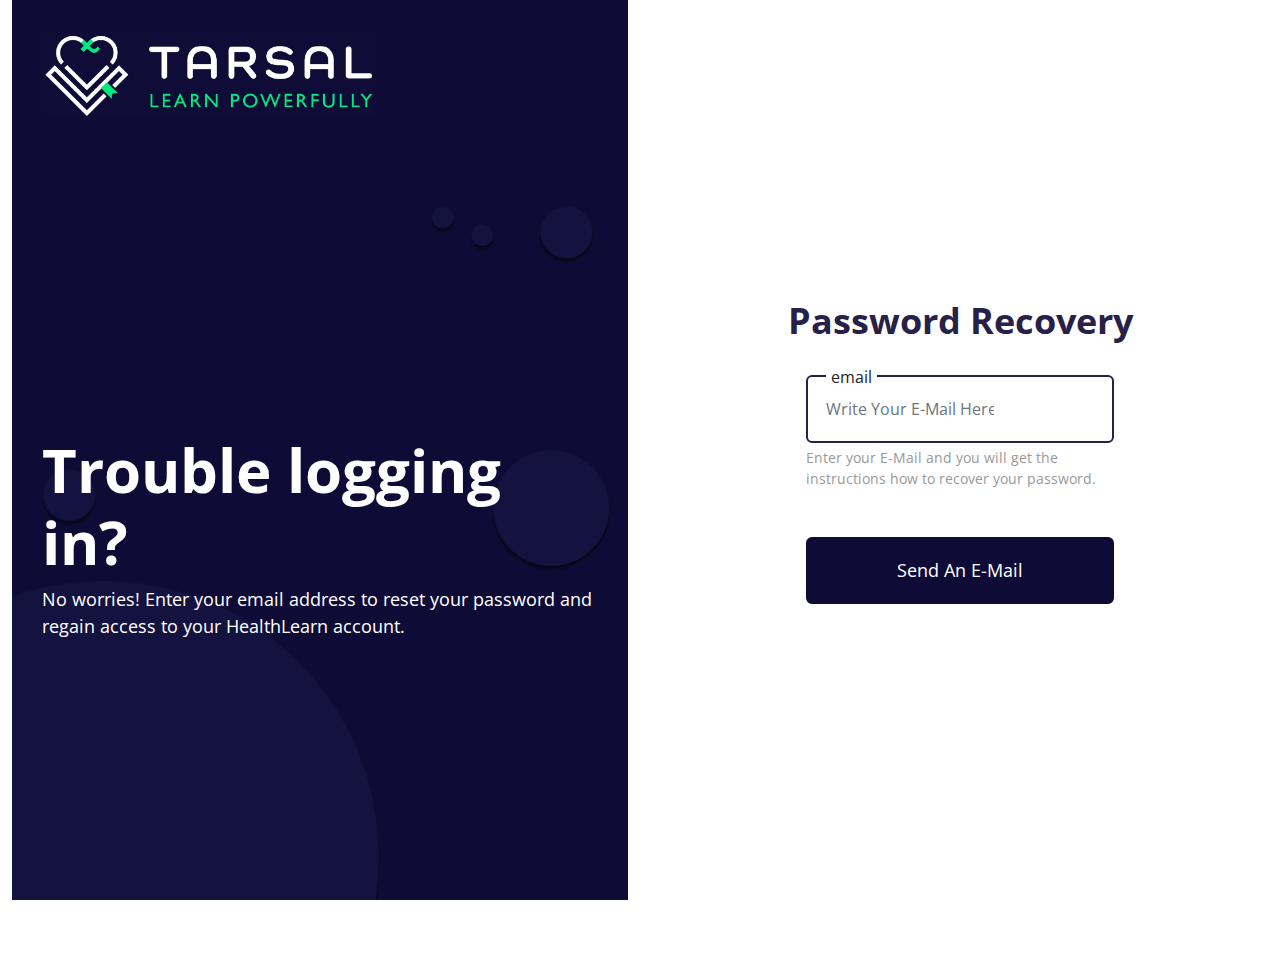
==== index.html @ 27cc8af0 "update" ====
<!DOCTYPE html>
<html lang="en">

<head>
    <meta charset="UTF-8">
    <meta name="viewport" content="width=device-width, initial-scale=1.0">
    <title>login</title>
    <link rel="icon" type="image/x-icon" href="">
    <link rel="stylesheet" href="https://cdnjs.cloudflare.com/ajax/libs/font-awesome/4.7.0/css/font-awesome.min.css">
    <link rel="stylesheet" href="css/bootstrap.css">
    <link rel="stylesheet" href="css/style.css">
    <link rel="stylesheet" href="css/responsive.css">
</head>

<body>
    <!-- password recovery section start -->
    <div class="password_recovery">
        <div class="container-fluid">
            <div class="row">
                <div class="col-lg-6 col-md-12 col-sm-12 col-12 banner">
                    <div class="password_inner">
                        <div class="logo"><img src="img/logo.png" alt="logo"></div>
                        <div class="middle">
                            <h1>Trouble logging in?</h1>
                            <p>No worries! Enter your email address to reset your password and regain access to your
                                HealthLearn account.</p>
                        </div>
                    </div>
                </div>
                <div class="col-lg-6 col-md-12 col-sm-12 col-12 banner">
                    <div class="password_inner1">
                        <div class="form_inner">
                            <h3>Password Recovery</h3>
                            <div class="form-group">
                                <label for="exampleInputEmail1" class="form-label">email</label>
                                <input type="email" class="form-control" id="exampleInputEmail1"
                                    aria-describedby="emailHelp" placeholder="Write Your E-Mail Here...">
                                <div id="emailHelp" class="form-text">Enter your E-Mail and you will get the
                                    instructions how to recover your password.</div>

                            </div>
                            <button type="submit" class="btn mt-5">Send An E-Mail</button>
                        </div>
                    </div>
                </div>
            </div>
        </div>
    </div>
    <!-- password recovery section end -->
</body>

</html>
---- css/style.css ----
@import url('https://fonts.googleapis.com/css2?family=Open+Sans:ital,wght@0,300..800;1,300..800&display=swap');

* {
    margin: 0;
    padding: 0;
    font-family: "open sans";
}

ul,
li,
p,
a {
    text-decoration: none;
    list-style: none;
    margin: 0;
    padding: 0;
}

h1,
h2,
h3,
h4,
h5,
h6 {}

a,
a:hover,
a:focus,
a:active {
    text-decoration: none;
    outline: none;
}

.button,
a:hover {
    color: #000;
}

img {
    width: 100%;
    max-width: 100%;
}

.container-fluid {
    width: 100%;
    max-width: 100%;
    margin: 0 auto;
}


/* password recovery styling start */
.password_recovery {
    height: 100vh;
    /* overflow-y: hidden; */
}

.password_inner {
    background-image: url(../img/bgbanner.png);
    background-position: center;
    background-size: cover;
    height: 100vh;
    padding: 30px;
}

.password_inner h1 {
    color: #fff;
    font-size: 60px;
    font-weight: bold;
}

.password_inner p {
    color: #fff;
    font-size: 18px;
}

.logo img {
    width: 60%;
}

.middle {
    display: flex;
    flex-direction: column;
    justify-content: center;
    height: 100%;
    align-items: left;
}

/* password recovery styling end */
/* form styling start */
.form_inner {
    display: flex;
    align-items: center;
    flex-direction: column;
    height: 100vh;
    justify-content: center;
}

button.btn {
    padding: 18px 10px 18px 10px;
    background-color: #0E0C36;
    color: #fff;
    font-size: 18px;
    font-weight: 600px;
    width: 50%;
    border: 2px solid #0e0c36;
}

button.btn:hover {
    border: 2px solid #0E0C36;
    color: #0E0C36;
}

.form-control {
    border: 2px solid #282147;
    padding: 20px 118px 20px 18px;
}

.form_inner h3 {
    font-size: 36px;
    font-weight: 700;
    line-height: 49.03px;
    margin-bottom: 30px;
    color: #282147;
}

.form-text {
    font-size: 14px;
    color: #999999;
    line-height: 21px;
}

.form-group {
    width: 50%;
    position: relative;
}

.form-group>label {
    position: absolute;
    top: -15px;
    left: 20px;
    padding: 5px;
    background-color: white;
}


/* form styling end */
/* welcome styling start form */
label.form-check-label {
    font-size: 14px;
    line-height: 19.07px;
    color: #999999;
    font-weight: 400;
}

.forget h4 {
    font-size: 14px;
    text-align: end;
    color: #999999;
    line-height: 19.07px;
    font-weight: 400;
}

div#login {
    width: 50%;
    text-align: left;
    font-size: 14px;
    line-height: 19.07px;
    font-weight: 500;
    color: #999999;
}

div#login span a {
    font-size: 14px;
    line-height: 19.07px;
    font-weight: 600;
    color: #282147;
}

.social img {
    width: 22px;
}

.row.connect {
    width: 50%;
    text-align: center;
}

.social {
    display: flex;
    justify-content: center;
    border: 1px solid #B3B3B3;
    padding: 20px;
    border-radius: 8px;

}

.connect h2 {
    position: relative;
    text-align: center;
    font-size: 14px;
    line-height: 19.36px;
    color: #B3B3B3;
    margin: 30px 0;
}

.connect h2 {
    display: grid;
    grid-template-columns: 1fr auto 1fr;
    grid-template-rows: 16px 0;
    grid-gap: 22px;
}

.connect h2:after,
.connect h2:before {
    content: " ";
    display: block;
    border-bottom: 1px solid #B3B3B3;
    
}


/* welcome styling start form */
---- css/responsive.css ----
@media (max-width: 850px) {
    .form {
      grid-template-columns: 1fr;
    }
  
    .contact-info:before {
      bottom: initial;
      top: -75px;
      right: 65px;
      transform: scale(0.95);
    }
  
    .contact-form:before {
      top: -13px;
      left: initial;
      right: 70px;
    }
  
    .text {
      margin: 1rem 0 1.5rem 0;
    }
  
    
  }
  
  @media (max-width: 480px) {
    .container {
      padding: 1.5rem;
    }
  
    .contact-info:before {
      display: none;
    }
    form,
    .contact-info {
      padding: 1.7rem 1.6rem;
    }
  
    .title {
      font-size: 1.15rem;
    }
  
    .input {
      padding: 0.45rem 1.2rem;
    }
  
    .btn {
      padding: 0.45rem 1.2rem;
    }
  }
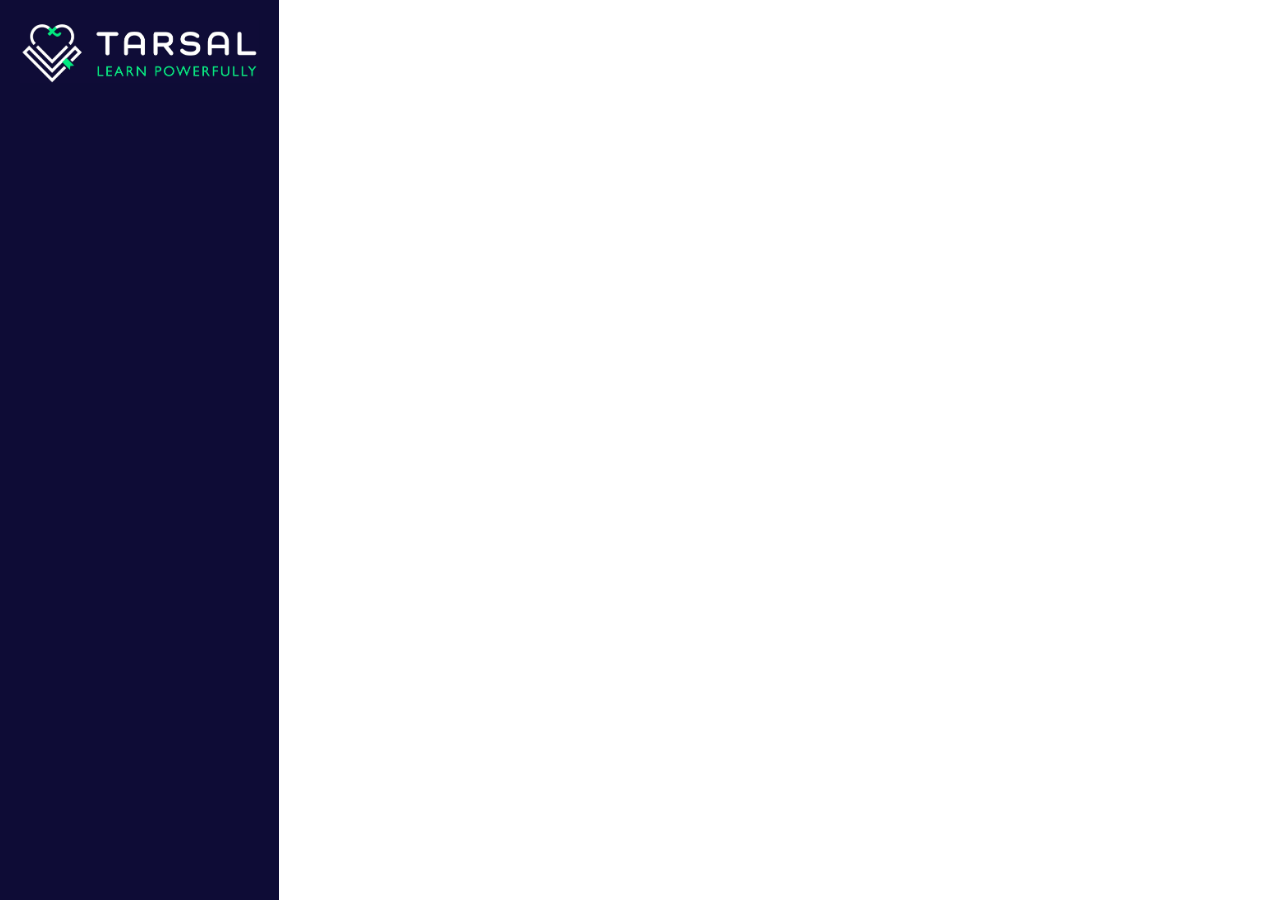
==== commit b07756ab: "dfdf" ====
--- a/index.html
+++ b/index.html
@@ -4,7 +4,7 @@
 <head>
     <meta charset="UTF-8">
     <meta name="viewport" content="width=device-width, initial-scale=1.0">
-    <title>login</title>
+    <title>Home Dashboard Chat Collapsed</title>
     <link rel="icon" type="image/x-icon" href="">
     <link rel="stylesheet" href="https://cdnjs.cloudflare.com/ajax/libs/font-awesome/4.7.0/css/font-awesome.min.css">
     <link rel="stylesheet" href="css/bootstrap.css">
@@ -13,40 +13,22 @@
 </head>
 
 <body>
-    <!-- password recovery section start -->
-    <div class="password_recovery">
-        <div class="container-fluid">
-            <div class="row">
-                <div class="col-lg-6 col-md-12 col-sm-12 col-12 banner">
-                    <div class="password_inner">
-                        <div class="logo"><img src="img/logo.png" alt="logo"></div>
-                        <div class="middle">
-                            <h1>Trouble logging in?</h1>
-                            <p>No worries! Enter your email address to reset your password and regain access to your
-                                HealthLearn account.</p>
-                        </div>
-                    </div>
+    <!--  -->
+
+    <div class="home-dashboard-chat-collapsed">
+        <div class="sidebar">
+            <header>
+                <div class="header-logo">
+                    <a href="">
+                        <img src="img/logo.png" alt="">
+                    </a>
                 </div>
-                <div class="col-lg-6 col-md-12 col-sm-12 col-12 banner">
-                    <div class="password_inner1">
-                        <div class="form_inner">
-                            <h3>Password Recovery</h3>
-                            <div class="form-group">
-                                <label for="exampleInputEmail1" class="form-label">email</label>
-                                <input type="email" class="form-control" id="exampleInputEmail1"
-                                    aria-describedby="emailHelp" placeholder="Write Your E-Mail Here...">
-                                <div id="emailHelp" class="form-text">Enter your E-Mail and you will get the
-                                    instructions how to recover your password.</div>
+            </header>
+        </div>
 
-                            </div>
-                            <button type="submit" class="btn mt-5">Send An E-Mail</button>
-                        </div>
-                    </div>
-                </div>
-            </div>
-        </div>
     </div>
-    <!-- password recovery section end -->
+
+
 </body>
 
 </html>--- a/css/style.css
+++ b/css/style.css
@@ -16,12 +16,7 @@
     padding: 0;
 }
 
-h1,
-h2,
-h3,
-h4,
-h5,
-h6 {}
+
 
 a,
 a:hover,
@@ -78,11 +73,11 @@
 }
 
 .middle {
-    display: flex;
-    flex-direction: column;
-    justify-content: center;
-    height: 100%;
-    align-items: left;
+    padding-top: 200px;
+}
+
+.password-recovery-inner .row .col-lg-6.col-md-12.col-sm-12.col-12.banner {
+    padding: 0;
 }
 
 /* password recovery styling end */
@@ -215,8 +210,23 @@
     content: " ";
     display: block;
     border-bottom: 1px solid #B3B3B3;
-    
-}
-
-
-/* welcome styling start form */+
+}
+
+
+/* welcome styling start form */
+
+/* home-dashboard-chat-collapsed  page css */
+.home-dashboard-chat-collapsed {
+    width: 100%;
+    max-width: 100%;
+    display: flex;
+}
+
+.home-dashboard-chat-collapsed .sidebar {
+    background-color: #0E0C36;
+    padding: 20px;
+    width: 100%;
+    max-width: 279px;
+    height: 100vh;
+}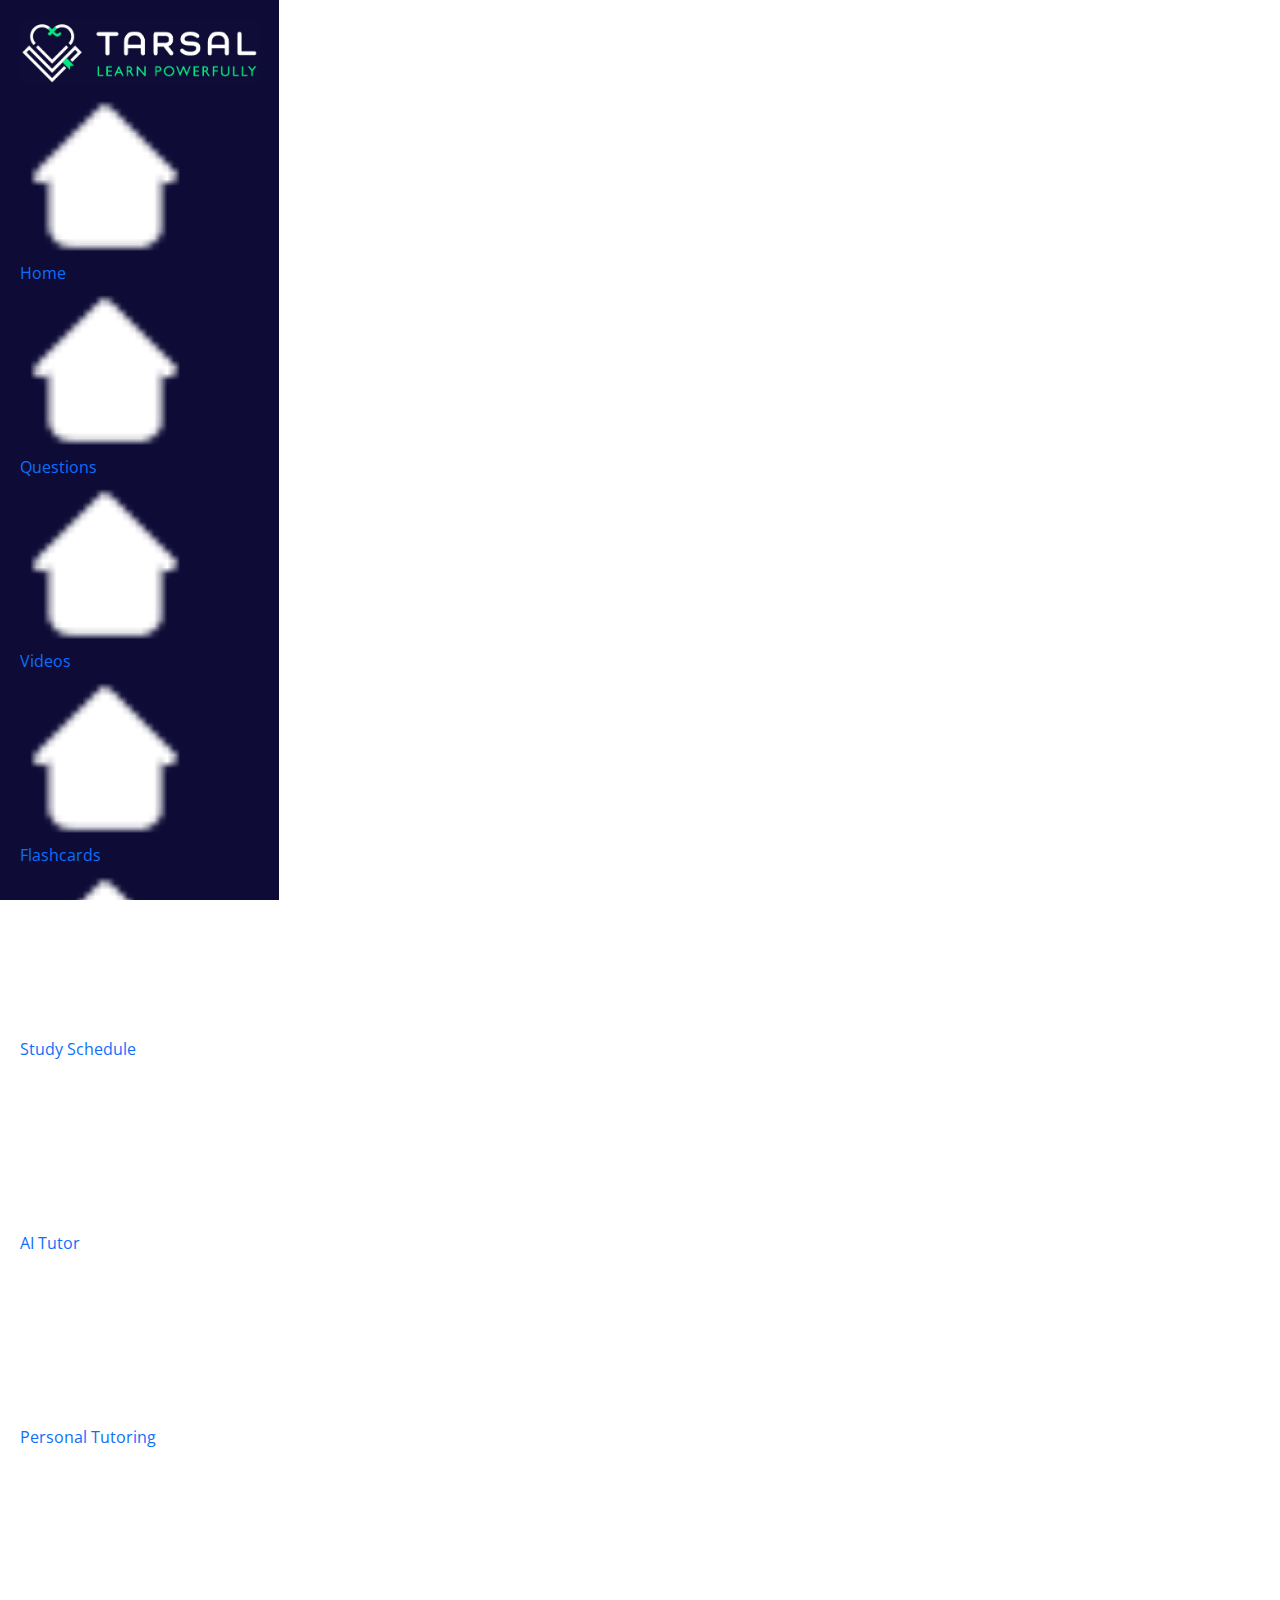
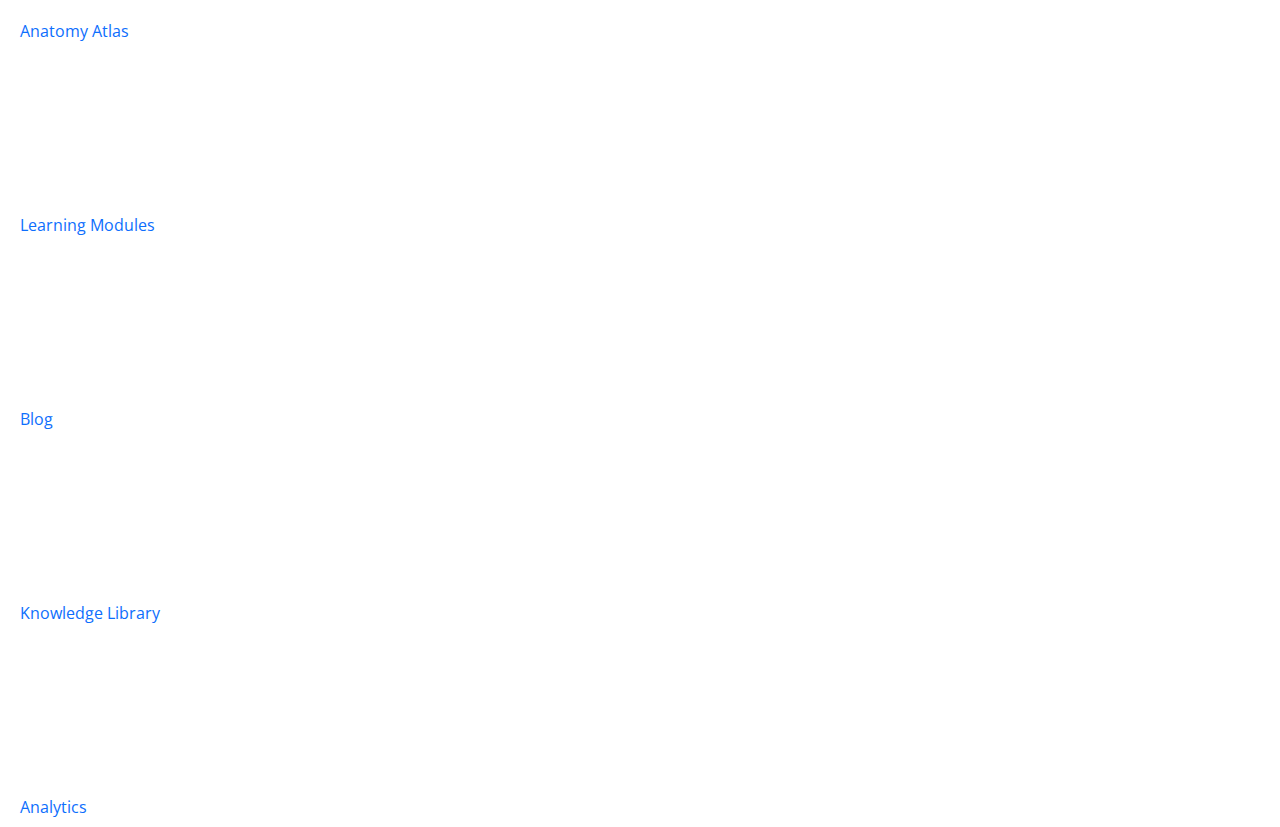
==== commit 6999120e: "ds" ====
--- a/index.html
+++ b/index.html
@@ -23,6 +23,72 @@
                         <img src="img/logo.png" alt="">
                     </a>
                 </div>
+                <div class="navigation">
+                    <nav class="navbar">
+                        <ul class="">
+                            <li>
+                                <a href="">
+                                    <img src="img/iconamoon_home-fill.png" alt=""> Home
+                                </a>
+                            </li>
+                            <li>
+                                <a href="">
+                                    <img src="img/iconamoon_home-fill.png" alt=""> Questions
+                                </a>
+                            </li>
+                            <li>
+                                <a href="">
+                                    <img src="img/iconamoon_home-fill.png" alt=""> Videos
+                                </a>
+                            </li>
+                            <li>
+                                <a href="">
+                                    <img src="img/iconamoon_home-fill.png" alt=""> Flashcards
+                                </a>
+                            </li>
+                            <li>
+                                <a href="">
+                                    <img src="img/iconamoon_home-fill.png" alt=""> Study Schedule
+                                </a>
+                            </li>
+                            <li>
+                                <a href="">
+                                    <img src="img/iconamoon_home-fill.png" alt=""> AI Tutor
+                                </a>
+                            </li>
+                            <li>
+                                <a href="">
+                                    <img src="img/iconamoon_home-fill.png" alt=""> Personal Tutoring
+                                </a>
+                            </li>
+                            <li>
+                                <a href="">
+                                    <img src="img/iconamoon_home-fill.png" alt=""> Anatomy Atlas
+                                </a>
+                            </li>
+                            <li>
+                                <a href="">
+                                    <img src="img/iconamoon_home-fill.png" alt=""> Learning Modules
+                                </a>
+                            </li>
+                            <li>
+                                <a href="">
+                                    <img src="img/iconamoon_home-fill.png" alt=""> Blog
+                                </a>
+                            </li>
+                            <li>
+                                <a href="">
+                                    <img src="img/iconamoon_home-fill.png" alt=""> Knowledge Library
+                                </a>
+                            </li>
+                            <li>
+                                <a href="">
+                                    <img src="img/iconamoon_home-fill.png" alt=""> Analytics
+                                </a>
+                            </li>
+                        </ul>
+                    </nav>
+                </div>
             </header>
         </div>
 
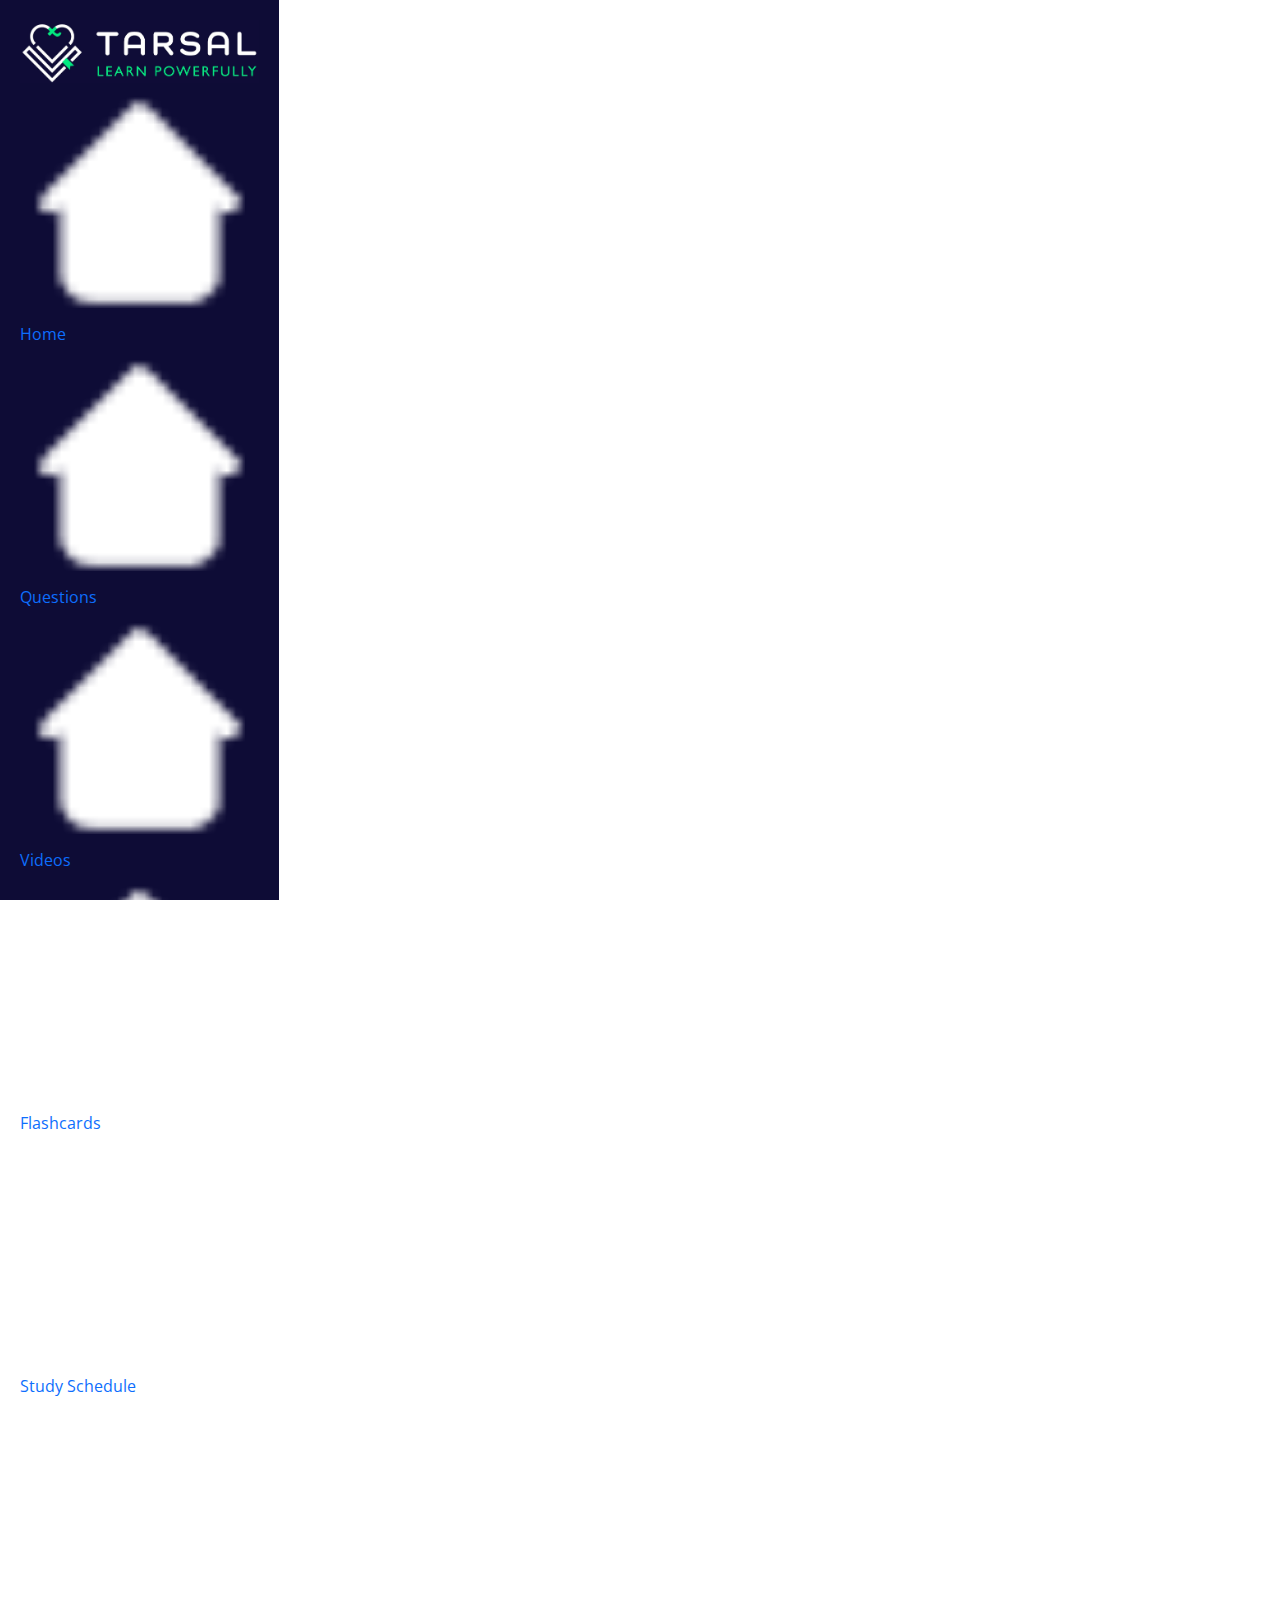
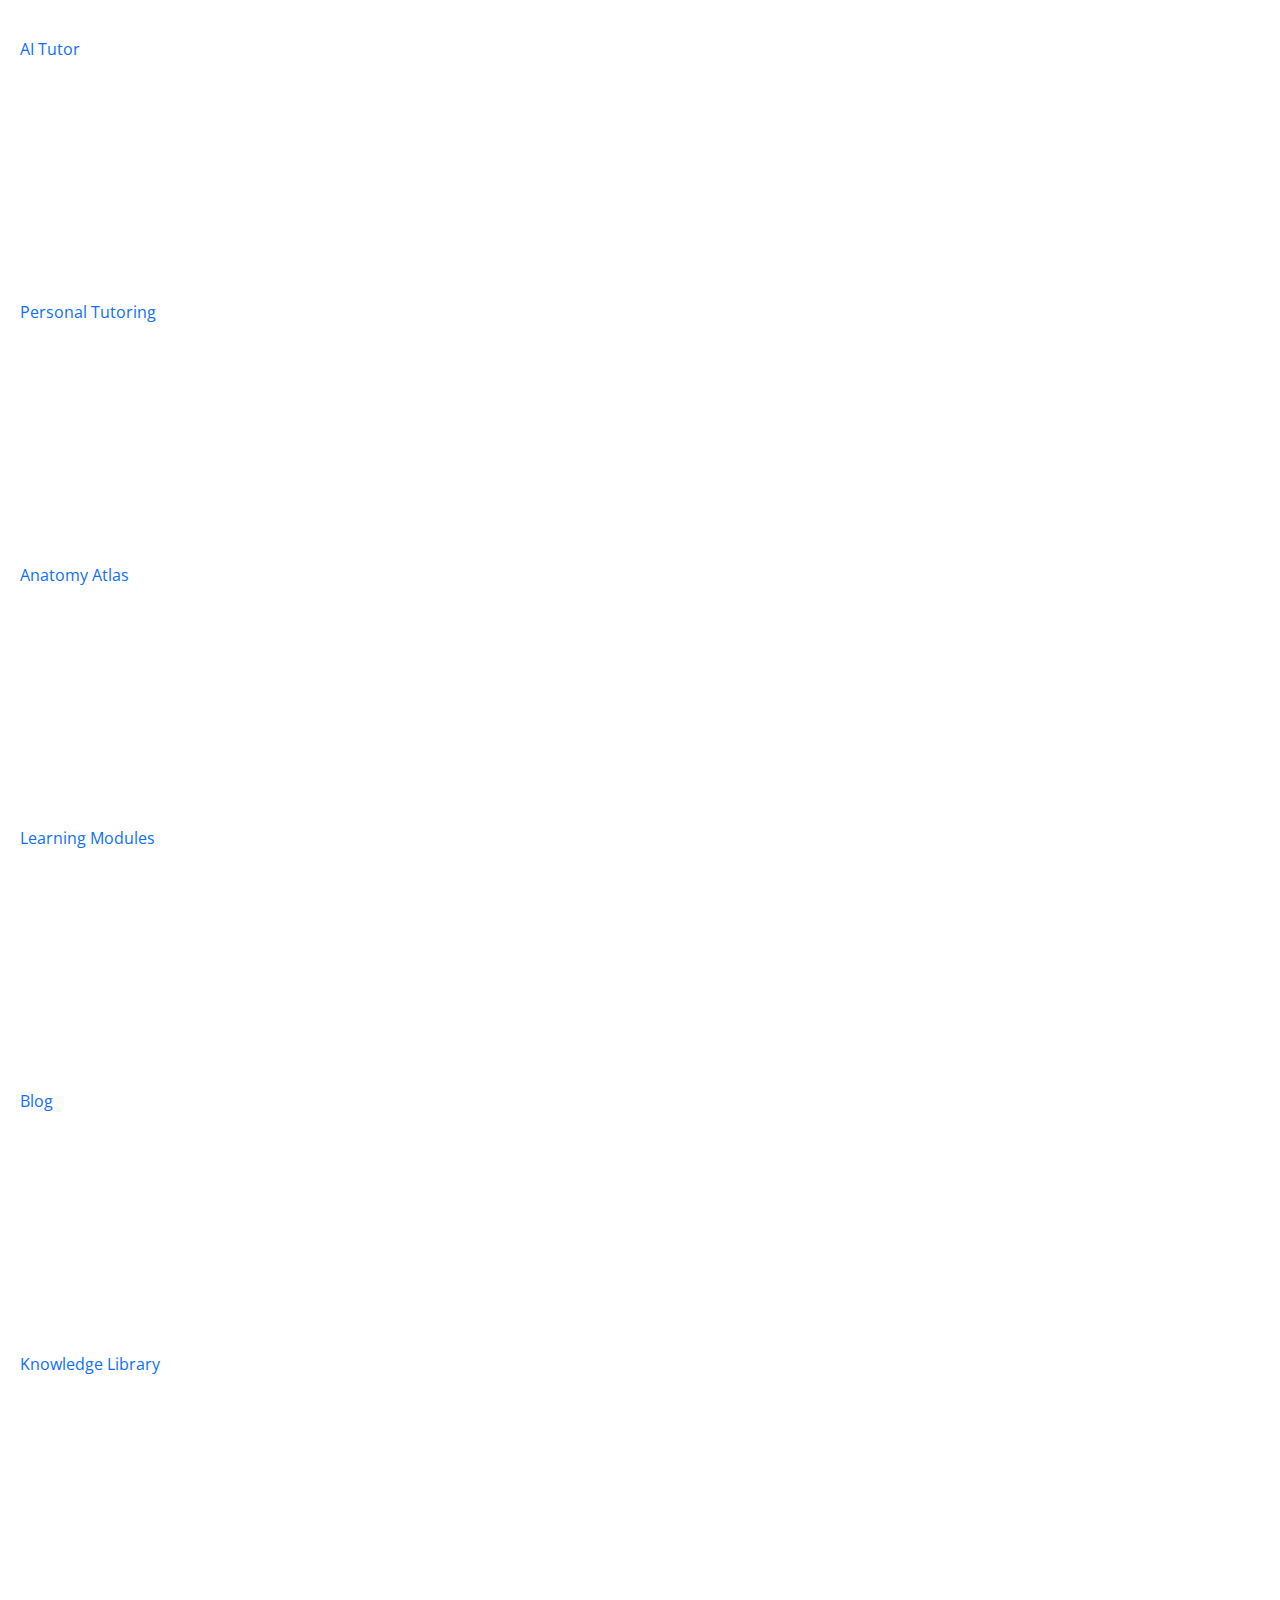
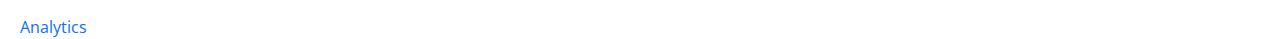
==== commit 13772cb4: "d" ====
--- a/index.html
+++ b/index.html
@@ -24,8 +24,8 @@
                     </a>
                 </div>
                 <div class="navigation">
-                    <nav class="navbar">
-                        <ul class="">
+                    <nav class="side-menu">
+                        <ul>
                             <li>
                                 <a href="">
                                     <img src="img/iconamoon_home-fill.png" alt=""> Home
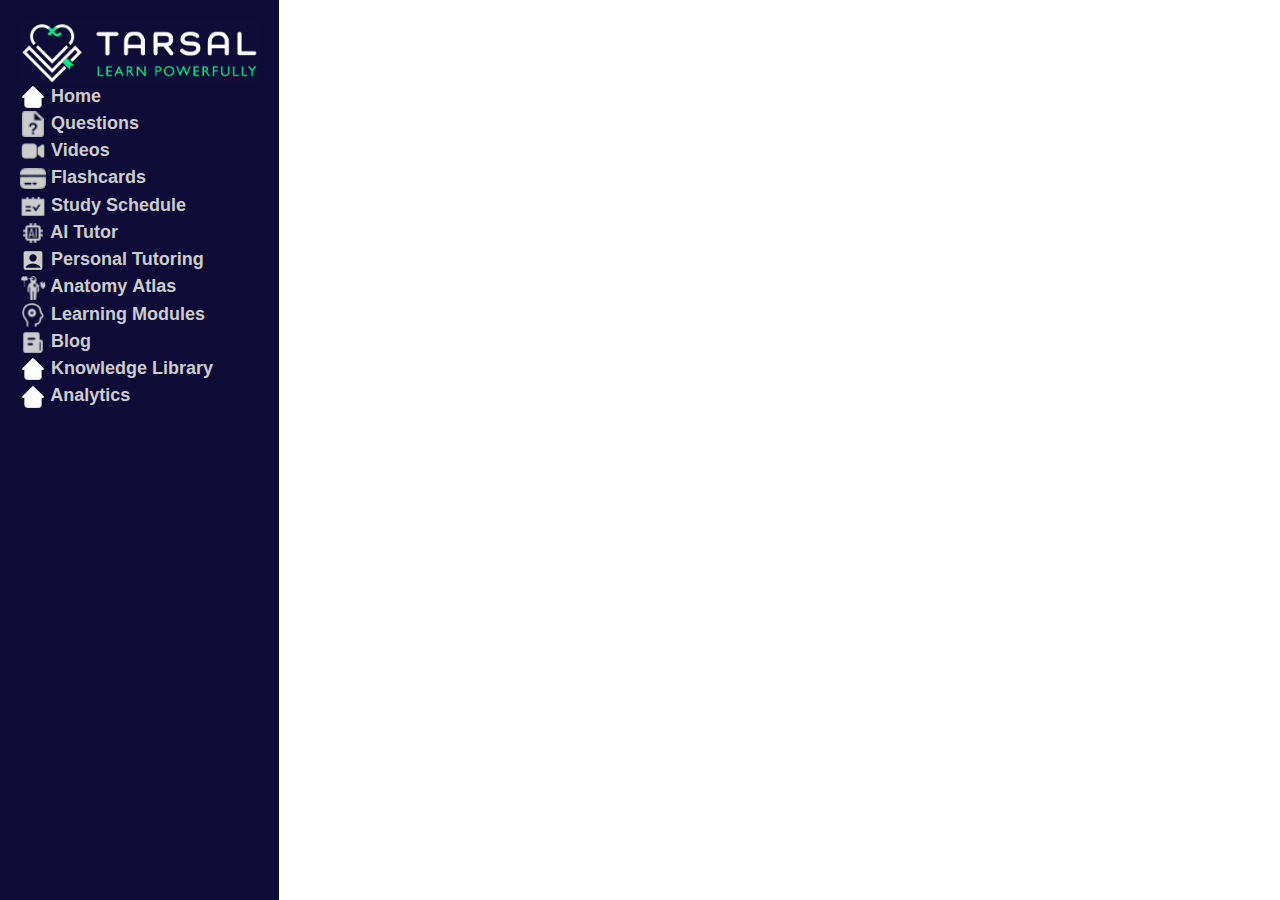
==== commit c39d401a: "sddf" ====
--- a/index.html
+++ b/index.html
@@ -33,47 +33,47 @@
                             </li>
                             <li>
                                 <a href="">
-                                    <img src="img/iconamoon_home-fill.png" alt=""> Questions
+                                    <img src="img/questions.png" alt=""> Questions
                                 </a>
                             </li>
                             <li>
                                 <a href="">
-                                    <img src="img/iconamoon_home-fill.png" alt=""> Videos
+                                    <img src="img/fluent_video-28-filled.png" alt=""> Videos
                                 </a>
                             </li>
                             <li>
                                 <a href="">
-                                    <img src="img/iconamoon_home-fill.png" alt=""> Flashcards
+                                    <img src="img/Flashcards.png" alt=""> Flashcards
                                 </a>
                             </li>
                             <li>
                                 <a href="">
-                                    <img src="img/iconamoon_home-fill.png" alt=""> Study Schedule
+                                    <img src="img/ant-design_schedule-filled.png" alt=""> Study Schedule
                                 </a>
                             </li>
                             <li>
                                 <a href="">
-                                    <img src="img/iconamoon_home-fill.png" alt=""> AI Tutor
+                                    <img src="img/eos-icons_ai.png" alt=""> AI Tutor
                                 </a>
                             </li>
                             <li>
                                 <a href="">
-                                    <img src="img/iconamoon_home-fill.png" alt=""> Personal Tutoring
+                                    <img src="img/ic_baseline-account-box.png" alt=""> Personal Tutoring
                                 </a>
                             </li>
                             <li>
                                 <a href="">
-                                    <img src="img/iconamoon_home-fill.png" alt=""> Anatomy Atlas
+                                    <img src="img/game-icons_anatomy.png" alt=""> Anatomy Atlas
                                 </a>
                             </li>
                             <li>
                                 <a href="">
-                                    <img src="img/iconamoon_home-fill.png" alt=""> Learning Modules
+                                    <img src="img/iconoir_learning.png" alt=""> Learning Modules
                                 </a>
                             </li>
                             <li>
                                 <a href="">
-                                    <img src="img/iconamoon_home-fill.png" alt=""> Blog
+                                    <img src="img/Blog.png" alt=""> Blog
                                 </a>
                             </li>
                             <li>
--- a/css/style.css
+++ b/css/style.css
@@ -228,5 +228,20 @@
     padding: 20px;
     width: 100%;
     max-width: 279px;
-    height: 100vh;
+    min-height: 100vh;
+}
+
+.navigation nav.side-menu ul li a {
+    color: #cccccc;
+    text-align: left;
+    font-family: "OpenSans-SemiBold", sans-serif;
+    font-size: 18px;
+    font-weight: 600;
+    position: relative;
+}
+
+.navigation nav.side-menu ul li a img {
+    max-width: 26px;
+    height: 26px;
+    object-fit: contain;
 }